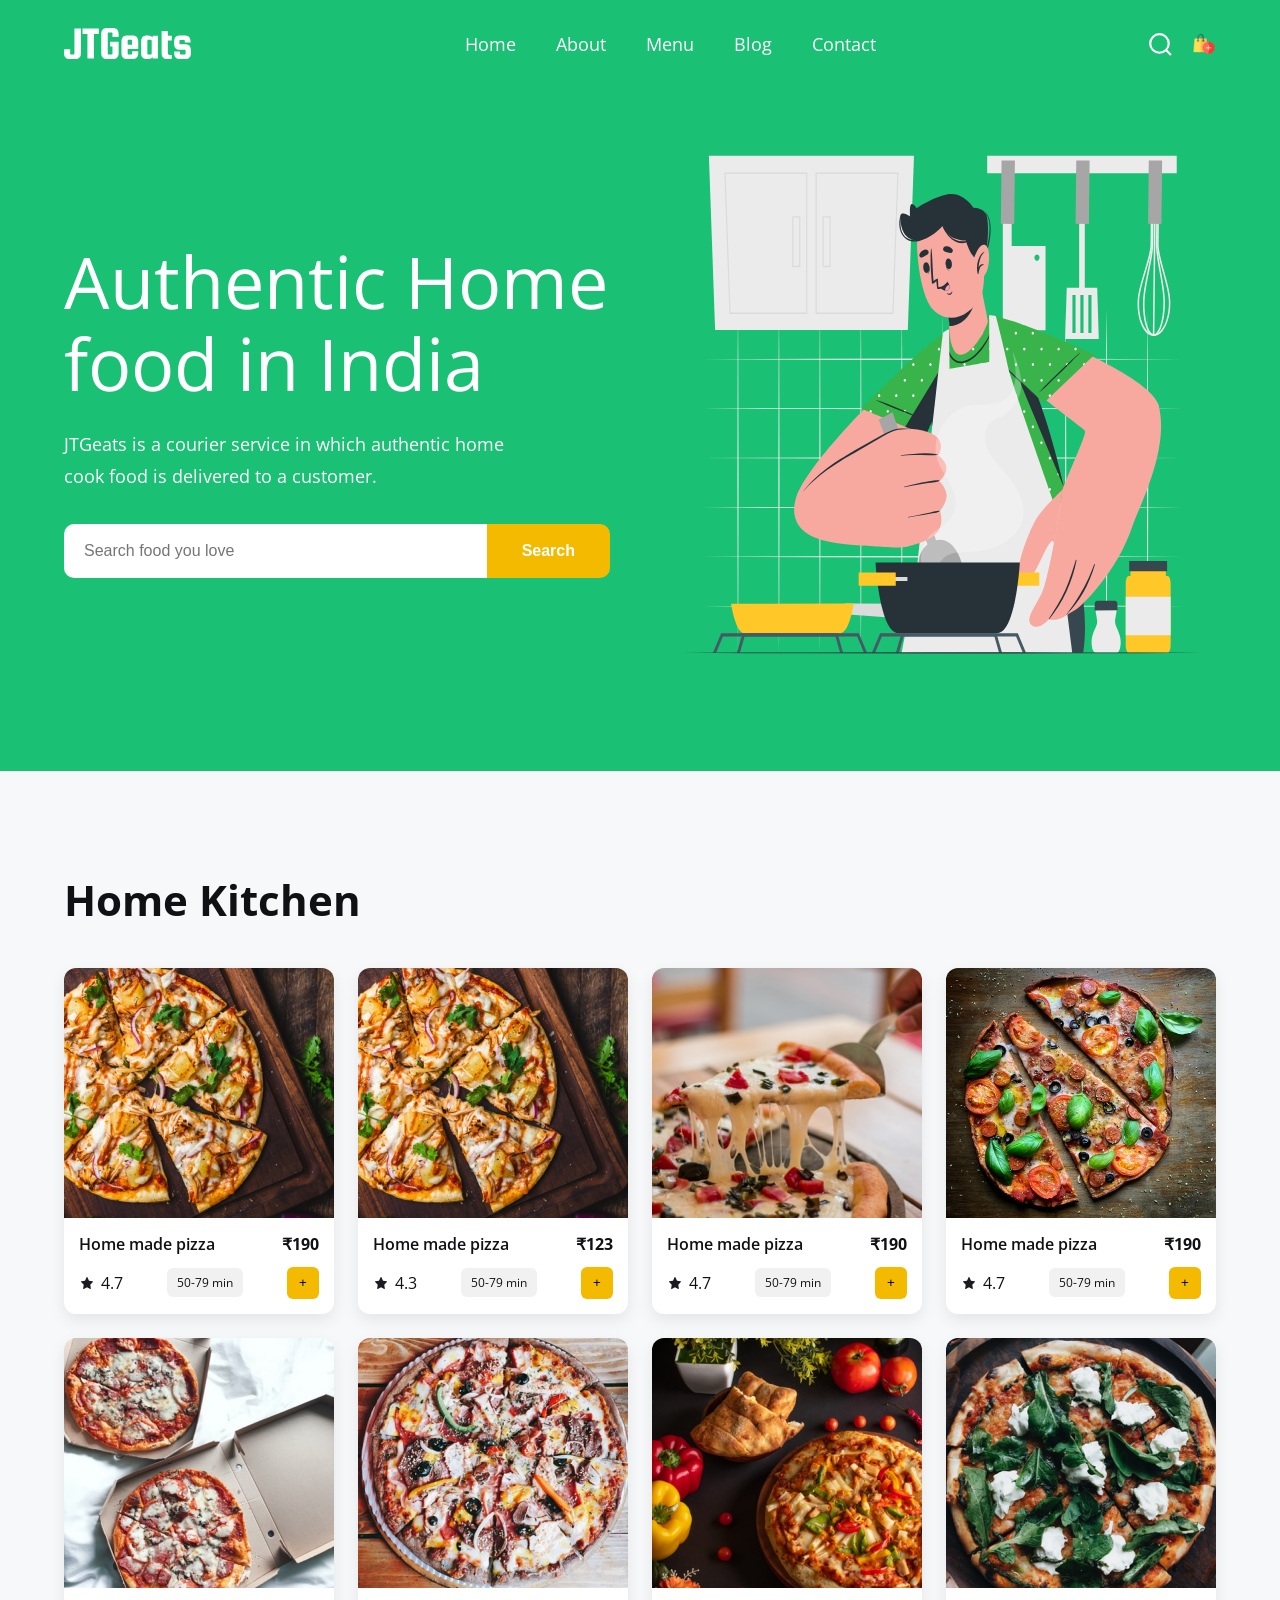
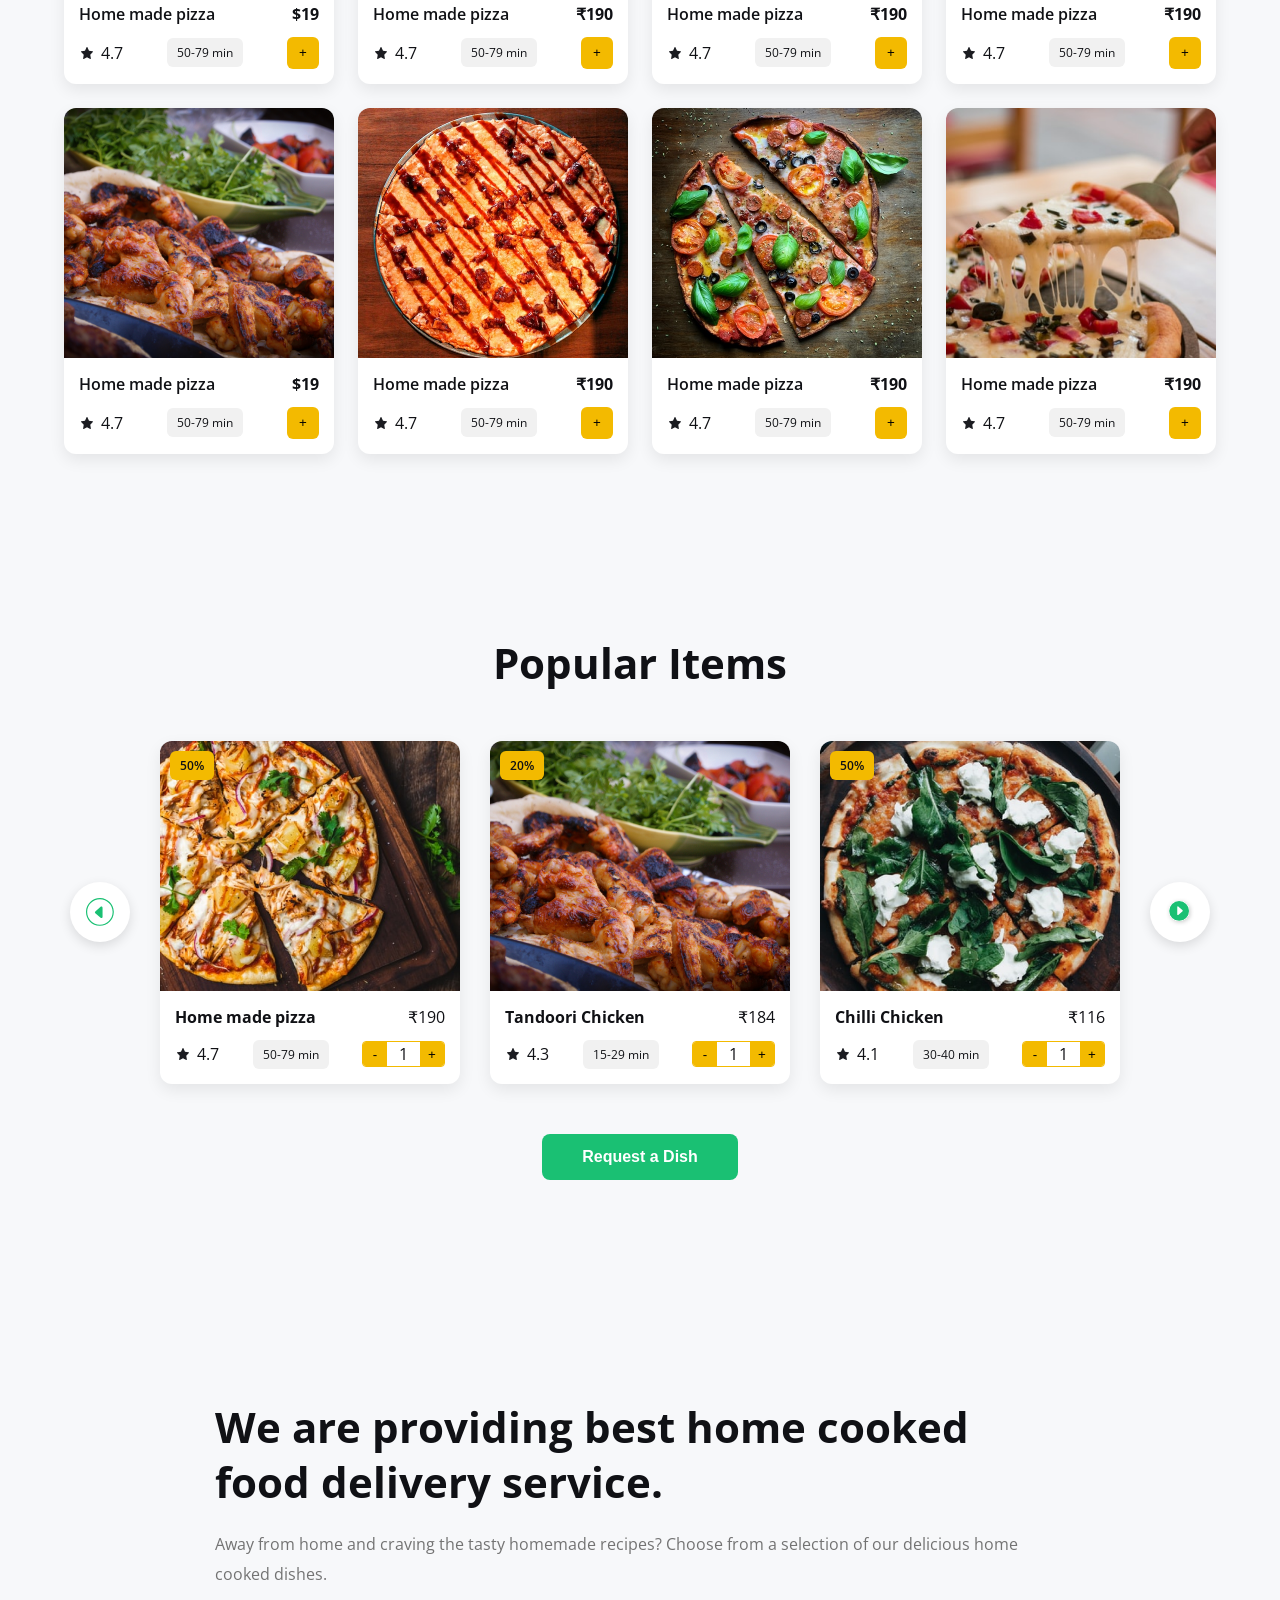
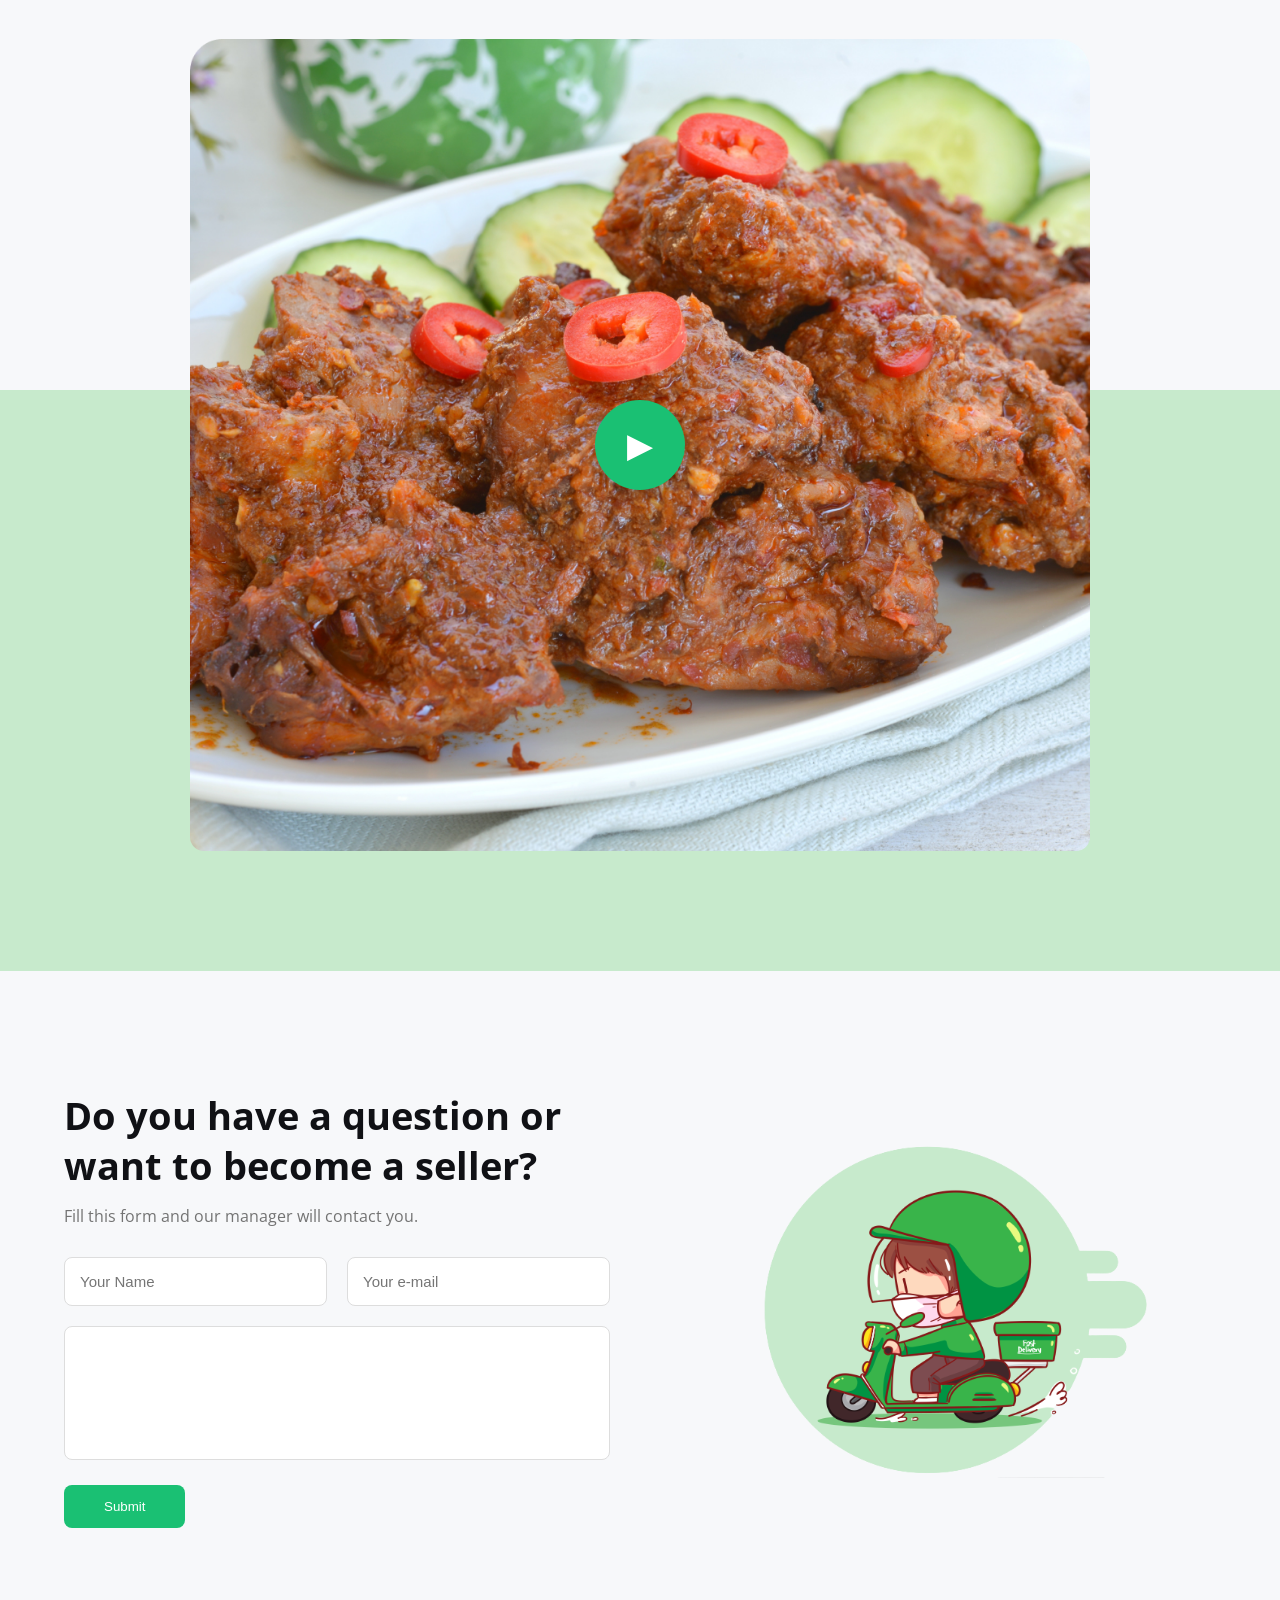
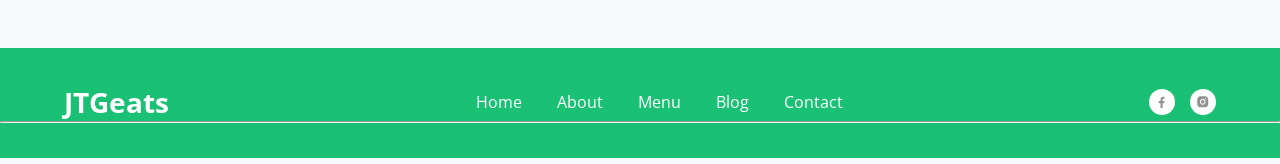
==== index.html @ 26cac73b "Update website responsiveness and assets" ====
<!DOCTYPE html>
<html lang="en">
<head>
    <meta charset="UTF-8">
    <meta
        name="viewport"
        content="width=device-width, initial-scale=1.0">

    <title>JTGeats</title>

    <link rel="preconnect" href="https://fonts.googleapis.com">

    <link
        href="https://fonts.googleapis.com/css2?family=Open+Sans:wght@300;400;500;600;700&display=swap"
        rel="stylesheet">

    <!-- <link
        rel="stylesheet"
        href="https://cdn.jsdelivr.net/npm/swiper@11/swiper-bundle.min.css"/> -->

    <link rel="stylesheet" href="style.css">
</head>

<body>

<!-- HEADER -->

<header>

    <div class="container navbar">

     <div class="logo">
    <img
        src="./assets/JTGeats.svg"
        alt="JTGeats">
</div>
        <nav>

            <ul class="nav-links">

                <li>
                    <a href="#">Home</a>
                </li>

                <li>
                    <a href="#">About</a>
                </li>

                <li>
                    <a href="#">Menu</a>
                </li>

                <li>
                    <a href="#">Blog</a>
                </li>

                <li>
                    <a href="#">Contact</a>
                </li>

            </ul>

        </nav>

        <div class="nav-icons">

            <img
                src="./assets/Card.svg"
                alt="search">

            <img
                src="./assets/add-to-cart.png"
                alt="cart">

        </div>

    </div>

</header>

<!-- HERO -->

<section class="hero">

    <div class="container hero-wrapper">

        <div class="hero-content">

            <h1>
                Authentic Home
                <br>
                food in India
            </h1>

            <p>
                JTGeats is a courier service in which
                authentic home cook food is delivered
                to a customer.
            </p>

            <div class="search-container">

                <input
                    type="text"
                    placeholder="Search food you love">

                <button>
                    Search
                </button>

            </div>

        </div>

        <div class="hero-image">

            <!-- <img
                src="./assets/JTGeats.svg"
                alt="chef"> -->
                <img
    src="./assets/cooking/cuate.svg"
    alt="Chef Cooking">

        </div>

    </div>

</section>

<!-- HOME KITCHEN -->

<section class="home-kitchen">

    <div class="container">

        <h2>
            Home Kitchen
        </h2>

        <div
            class="food-grid"
            id="foodGrid">

        </div>

    </div>

</section>

<!-- POPULAR ITEMS -->

<section class="popular-items">

    <div class="container">

        <h2>Popular Items</h2>

        <div class="popular-wrapper">

            <!-- Left Arrow -->
            <button class="custom-prev">
                <img src="./assets/Arrow-1.svg" alt="Previous">
            </button>

            <!-- Cards -->
            <div class="popular-grid">

                <!-- Pizza -->
                <div class="food-card">

                    <div class="discount-badge">50%</div>

                    <img
                        src="./assets/unsplash_MqT0asuoIcU.png"
                        class="food-image"
                        alt="Home made pizza">

                    <div class="food-content">

                        <div class="food-title-row">
                            <h4>Home made pizza</h4>
                            <span>₹190</span>
                        </div>

                        <div class="food-meta">

                            <div class="rating">
                                <img src="./assets/ant-design_star-filled.svg" alt="star">
                                <span>4.7</span>
                            </div>

                            <span class="time">50-79 min</span>

                            <div class="quantity-box">
                                <button>-</button>
                                <span>1</span>
                                <button>+</button>
                            </div>

                        </div>

                    </div>

                </div>

                <!-- Tandoori Chicken -->
                <div class="food-card">

                    <div class="discount-badge">20%</div>

                    <img
                        src="./assets/pexels-omar-mahmood-106343 1.png"
                        class="food-image"
                        alt="Tandoori Chicken">

                    <div class="food-content">

                        <div class="food-title-row">
                            <h4>Tandoori Chicken</h4>
                            <span>₹184</span>
                        </div>

                        <div class="food-meta">

                            <div class="rating">
                                <img src="./assets/ant-design_star-filled.svg" alt="star">
                                <span>4.3</span>
                            </div>

                            <span class="time">15-29 min</span>

                            <div class="quantity-box">
                                <button>-</button>
                                <span>1</span>
                                <button>+</button>
                            </div>

                        </div>

                    </div>

                </div>

                <!-- Chilli Chicken -->
                <div class="food-card">

                    <div class="discount-badge">50%</div>

                    <img
                        src="./assets/unsplash_60nzTP7_hMQ.png"
                        class="food-image"
                        alt="Chilli Chicken">

                    <div class="food-content">

                        <div class="food-title-row">
                            <h4>Chilli Chicken</h4>
                            <span>₹116</span>
                        </div>

                        <div class="food-meta">

                            <div class="rating">
                                <img src="./assets/ant-design_star-filled.svg" alt="star">
                                <span>4.1</span>
                            </div>

                            <span class="time">30-40 min</span>

                            <div class="quantity-box">
                                <button>-</button>
                                <span>1</span>
                                <button>+</button>
                            </div>

                        </div>

                    </div>

                </div>

            </div>

            <!-- Right Arrow -->
            <button class="custom-next">
                <img src="./assets/Arrow.svg" alt="Next">
            </button>

        </div>

        <!-- Request Button Below Cards -->
        <button class="request-btn">
            Request a Dish
        </button>

    </div>

</section>
<!-- VIDEO SECTION -->

<section class="video-section">

    <div class="container">

        <div class="video-header">

            <h2>
                We are providing best
                home cooked food delivery service.
            </h2>

            <p>
                Away from home and craving the tasty
                homemade recipes?
                Choose from a selection of our delicious
                home cooked dishes.
            </p>

        </div>

        <div class="video-container">

            <img
                src="./assets/pexels-mumma-oyens-8799602 1.png"
                alt="video"
                class="video-thumbnail">

            <button
                id="playBtn"
                class="play-btn">

                ▶

            </button>

        </div>

    </div>

</section>

<!-- CONTACT -->

<section class="contact-section">

    <div class="container contact-wrapper">

        <div class="contact-content">

            <h2>
                Do you have a question
                or want to become a seller?
            </h2>

            <p>
                Fill this form and our manager
                will contact you.
            </p>

            <form
                id="contactForm">

                <div class="input-row">

                    <input
                        type="text"
                        placeholder="Your Name"
                        required>

                    <input
                        type="email"
                        placeholder="Your e-mail"
                        required>

                </div>

                <textarea
                    placeholder="Your message"
                    rows="6"
                    required>
                </textarea>

                <button
                    type="submit"
                    class="submit-btn">

                    Submit

                </button>

            </form>

        </div>

        <div class="contact-image">

            <img
                src="./assets/Food_delivery_cute_man_riding_motorcycles_cartoon_art_illustration 2.svg"
                alt="delivery">

        </div>

    </div>

</section>

<!-- FOOTER -->

<footer>

    <div class="container footer-wrapper">

        <div class="footer-logo">
            JTGeats
        </div>

        <ul class="footer-links">

            <li>
                <a href="#">Home</a>
            </li>

            <li>
                <a href="#">About</a>
            </li>

            <li>
                <a href="#">Menu</a>
            </li>

            <li>
                <a href="#">Blog</a>
            </li>

            <li>
                <a href="#">Contact</a>
            </li>

        </ul>

        <div class="social-icons">

            <img
                src="./assets/Facebook.svg"
                alt="facebook">

             <img src="./assets/iconoir_add-to-cart.svg"
                alt="instagram">
  
        </div>

    </div>

     <hr class="footer-divider">

</footer>

<!-- IMAGE MODAL -->

<div
    id="imageModal"
    class="modal">

    <div class="modal-content">

        <span
            id="closeModal"
            class="close-btn">

            &times;

        </span>

        <img
            src="./assets/pexels-mumma-oyens-8799602 1.png"
            alt="preview"
            class="modal-image">

    </div>

</div>

<!-- <script
src="https://cdn.jsdelivr.net/npm/swiper@11/swiper-bundle.min.js">
</script> -->

<script src="script.js"></script>

</body>
</html>
---- style.css ----
/* =========================
   RESET
========================= */

*{
    margin:0;
    padding:0;
    box-sizing:border-box;
}

html{
    scroll-behavior:smooth;
}

body{
    font-family:'Open Sans',sans-serif;
    background:#f7f8fa;
    color:#101115;
}

img{
    max-width:100%;
    display:block;
}

a{
    text-decoration:none;
    color:inherit;
}

ul{
    list-style:none;
}

.container{
    width:90%;
    max-width:1180px;
    margin:auto;
}

/* =========================
   VARIABLES
========================= */

:root{
    --primary:#1AC073;
    --yellow:#F3BA00;
    --white:#ffffff;
    --black:#101115;
    --gray:#737373;
    --light:#F7F8FA;
}

/* =========================
   HEADER
========================= */

header{
    background:var(--primary);
    padding:28px 0;
}

.navbar{
    display:flex;
    justify-content:space-between;
    align-items:center;
}

.logo{
    color:white;
    font-size:32px;
    font-weight:700;
    letter-spacing:1px;
}

.nav-links{
    display:flex;
    gap:40px;
}

.nav-links a{
    color:white;
    font-size:18px;
    font-weight:400;
}

.nav-icons{
    display:flex;
    align-items:center;
    gap:20px;
}

.nav-icons img{
    width:24px;
    cursor:pointer;
}
@media (max-width:768px){

    .nav-links{
        display:none;
    }

}

/* =========================
   HERO SECTION
========================= */

.hero{
    background:var(--primary);
    padding:60px 0 100px;
}

.hero-wrapper{
    display:flex;
    align-items:center;
    justify-content:space-between;
    gap:60px;
}

.hero-content{
    flex:1;
}

.hero-content h1{
    color:white;
    font-size:72px;
    line-height:82px;
    font-weight:400;
}

.hero-content p{
    margin-top:24px;
    color:white;
    font-size:18px;
    line-height:32px;
    max-width:450px;
}

.search-container{
    margin-top:32px;
    display:flex;
    overflow:hidden;
    border-radius:10px;
}

.search-container input{
    flex:1;
    border:none;
    outline:none;
    padding:18px 20px;
    font-size:16px;
}

.search-container button{
    border:none;
    background:var(--yellow);
    color:white;
    padding:18px 35px;
    cursor:pointer;
    font-size:16px;
    font-weight:600;
}

.hero-image{
    flex:1;
    display:flex;
    justify-content:center;
}

.hero-image img{
    width:100%;
    max-width:550px;
    height:auto;
}

@media (max-width:1024px){

    .hero-content h1{
        font-size:56px;
        line-height:64px;
    }

}

@media (max-width:768px){

    .hero-wrapper{
        flex-direction:column;
        text-align:center;
    }

    .hero-content h1{
        font-size:42px;
        line-height:52px;
    }

    .hero-content p{
        max-width:100%;
    }

}
/* =========================
   HOME KITCHEN
========================= */

.home-kitchen{
    padding:100px 0;
}

.home-kitchen h2{
    font-size:42px;
    margin-bottom:40px;
}

.food-grid{
    display:grid;
    grid-template-columns:repeat(4,1fr);
    gap:24px;
}

/* Tablet */
@media (max-width:1024px){

    .food-grid{
        grid-template-columns:repeat(2,1fr);
    }

}

/* Mobile */
@media (max-width:768px){

    .food-grid{
        grid-template-columns:1fr;
    }

}

.food-card{
    background:white;
    border-radius:12px;
    overflow:hidden;
    box-shadow:0 6px 16px rgba(0,0,0,.08);
    transition:.3s;
}

.food-card:hover{
    transform:translateY(-5px);
}

.food-image{
    width:100%;
    height:250px;
    object-fit:cover;
}

.food-content{
    padding:15px;
}

.food-title-row{
    display:flex;
    justify-content:space-between;
    align-items:center;
}

.food-title{
    font-size:16px;
    font-weight:600;
}

.food-price{
    font-weight:700;
}

.food-meta{
    margin-top:12px;
    display:flex;
    align-items:center;
    justify-content:space-between;
}

.rating{
    display:flex;
    align-items:center;
    gap:6px;
}

.rating img{
    width:16px;
}

.time{
    background:#f1f1f1;
    padding:6px 10px;
    border-radius:6px;
    font-size:12px;
}

.add-btn{
    width:32px;
    height:32px;
    border:none;
    background:var(--yellow);
    border-radius:6px;
    cursor:pointer;
}
.food-card{
    width:100%;
}



/* =========================
   POPULAR ITEMS
========================= */

.popular-items{
    padding:80px 0 100px;
    text-align:center;
}

.popular-items h2{
    font-size:42px;
    margin-bottom:50px;
}

.popular-wrapper{
    display:flex;
    justify-content:center;
    align-items:center;
    gap:30px;
    margin-bottom:40px;
}

.popular-grid{
    display:flex;
    flex-direction:row;
    gap:30px;
    justify-content:center;
    align-items:flex-start;
}

.popular-grid .food-card{
    width:300px;
    min-width:300px;
}

.custom-prev,
.custom-next{
    width:60px;
    height:60px;
    border:none;
    border-radius:50%;
    background:#fff;
    box-shadow:0 4px 12px rgba(0,0,0,.12);
    display:flex;
    justify-content:center;
    align-items:center;
    cursor:pointer;
    flex-shrink:0;
}

.custom-prev img,
.custom-next img{
    width:28px;
}

.request-btn{
    display:block;
    margin:50px auto 0;
    border:none;
    background:#1AC073;
    color:#fff;
    padding:14px 40px;
    border-radius:8px;
    cursor:pointer;
    font-size:16px;
    font-weight:600;
}

.quantity-box{
    display:flex;
    align-items:center;
    border:1px solid #F3BA00;
    border-radius:4px;
    overflow:hidden;
}

.quantity-box button{
    width:24px;
    height:24px;
    border:none;
    background:#F3BA00;
    cursor:pointer;
}

.quantity-box span{
    padding:0 12px;
}

/* Tablet */

@media(max-width:992px){

    .popular-wrapper{
        flex-direction:column;
    }

    .popular-grid{
        flex-wrap:wrap;
        justify-content:center;
    }

}

/* Mobile */

@media(max-width:768px){

    .popular-grid{
        flex-direction:column;
        align-items:center;
    }

    .popular-grid .food-card{
        width:100%;
        max-width:320px;
    }

    .custom-prev,
    .custom-next{
        display:none;
    }

}
/* =========================
   VIDEO SECTION
========================= */

.video-section{
    padding:120px 0;

    background:
    linear-gradient(
        to bottom,
        #F7F8FA 0%,
        #F7F8FA 55%,
        #C7EACC 55%,
        #C7EACC 100%
    );
}

.video-header{
    max-width:850px;
    margin:auto;
}

.video-header h2{
    font-size:42px;
    line-height:1.3;
}

.video-header p{
    margin-top:20px;
    color:var(--gray);
    line-height:30px;
}

.video-container{
    position:relative;
    margin-top:50px;
}

.video-thumbnail{
    width:100%;
    max-width:900px;
    margin:auto;
    border-radius:14px;
}

.play-btn{
    position:absolute;
    top:50%;
    left:50%;
    transform:translate(-50%,-50%);
    width:90px;
    height:90px;
    border:none;
    border-radius:50%;
    background:var(--primary);
    color:white;
    font-size:34px;
    cursor:pointer;
    box-shadow:0 10px 20px rgba(0,0,0,.2);
}

/* =========================
   CONTACT
========================= */

.contact-section{
    padding:120px 0;
}

.contact-wrapper{
    display:flex;
    justify-content:space-between;
    align-items:center;
    gap:60px;
}

.contact-content{
    flex:1;
}

.contact-content h2{
    font-size:38px;
    line-height:1.3;
}

.contact-content p{
    margin-top:15px;
    color:var(--gray);
}

.input-row{
    display:flex;
    gap:20px;
    margin-top:30px;
}

.input-row input,
textarea{
    width:100%;
    border:1px solid #ddd;
    border-radius:8px;
    padding:15px;
    outline:none;
    font-size:15px;
}

textarea{
    margin-top:20px;
    resize:none;
}

.submit-btn{
    margin-top:20px;
    border:none;
    background:var(--primary);
    color:white;
    padding:14px 40px;
    border-radius:8px;
    cursor:pointer;
}

.contact-image{
    flex:1;
    display:flex;
    justify-content:center;
}

.contact-image img{
    max-width:420px;
}
@media (max-width:768px){

    .contact-image img{
        max-width:280px;
    }

}
/* =========================
   FOOTER
========================= */

footer{
    background:var(--primary);
    padding:35px 0;
}

.footer-wrapper{
    display:flex;
    justify-content:space-between;
    align-items:center;
}

.footer-logo{
    color:white;
    font-size:28px;
    font-weight:700;
}

.footer-links{
    display:flex;
    gap:35px;
}

.footer-links a{
    color:white;
}

.social-icons{
    display:flex;
    gap:15px;
}

.social-icons img{
    width:28px;
    cursor:pointer;
}
@media (max-width:768px){

    .footer-links{
        flex-wrap:wrap;
        justify-content:center;
        gap:15px;
    }

}
/* =========================
   MODAL
========================= */

.modal{
    display:none;
    position:fixed;
    inset:0;
    background:rgba(0,0,0,.8);
    z-index:999;
}

.modal-content{
    width:80%;
    max-width:950px;
    margin:50px auto;
    position:relative;
}

.modal-image{
    width:100%;
    border-radius:12px;
}

.close-btn{
    position:absolute;
    right:-10px;
    top:-40px;
    color:white;
    font-size:42px;
    cursor:pointer;
}

/* =========================
   RESPONSIVE
========================= */

@media(max-width:992px){

    .slider-wrapper{
        flex-direction:column;
    }

    .contact-wrapper{
        flex-direction:column;
    }

    .video-header h2{
        font-size:34px;
    }

}

@media(max-width:768px){

    .popular-items h2,
    .home-kitchen h2,
    .video-header h2,
    .contact-content h2{
        font-size:30px;
    }

    .input-row{
        flex-direction:column;
    }

    .footer-wrapper{
        flex-direction:column;
        gap:20px;
    }

    .footer-links{
        flex-wrap:wrap;
        justify-content:center;
    }

    .custom-prev,
    .custom-next{
        width:50px;
        height:50px;
    }

    .play-btn{
        width:70px;
        height:70px;
        font-size:28px;
    }

}

.logo img{
    height:32px;
    width:auto;
}

.hero-image img{
    max-width:520px;
    animation:float 3s ease-in-out infinite;
}

/* @keyframes float{

0%{
transform:translateY(0);
}

50%{
transform:translateY(-10px);
}

100%{
transform:translateY(0);
} */

/* } */
.social-icons img{
    width:26px;
    height:26px;
    background:#fff;
    border-radius:50%;
    padding:4px;
}

@media (max-width:768px){

    .popular-wrapper{
        flex-direction:column;
        gap:20px;
    }

    .popular-grid{
        flex-direction:column;
        align-items:center;
        gap:20px;
    }

    .popular-grid .food-card{
        width:100%;
        max-width:320px;
    }

    .custom-prev,
    .custom-next{
        display:none;
    }
}

.discount-badge{
    position:absolute;
    top:10px;
    left:10px;
    background:#F3BA00;
    color:#101115;
    padding:6px 10px;
    border-radius:6px;
    font-size:12px;
    font-weight:600;
}

.food-card{
    position:relative;
}
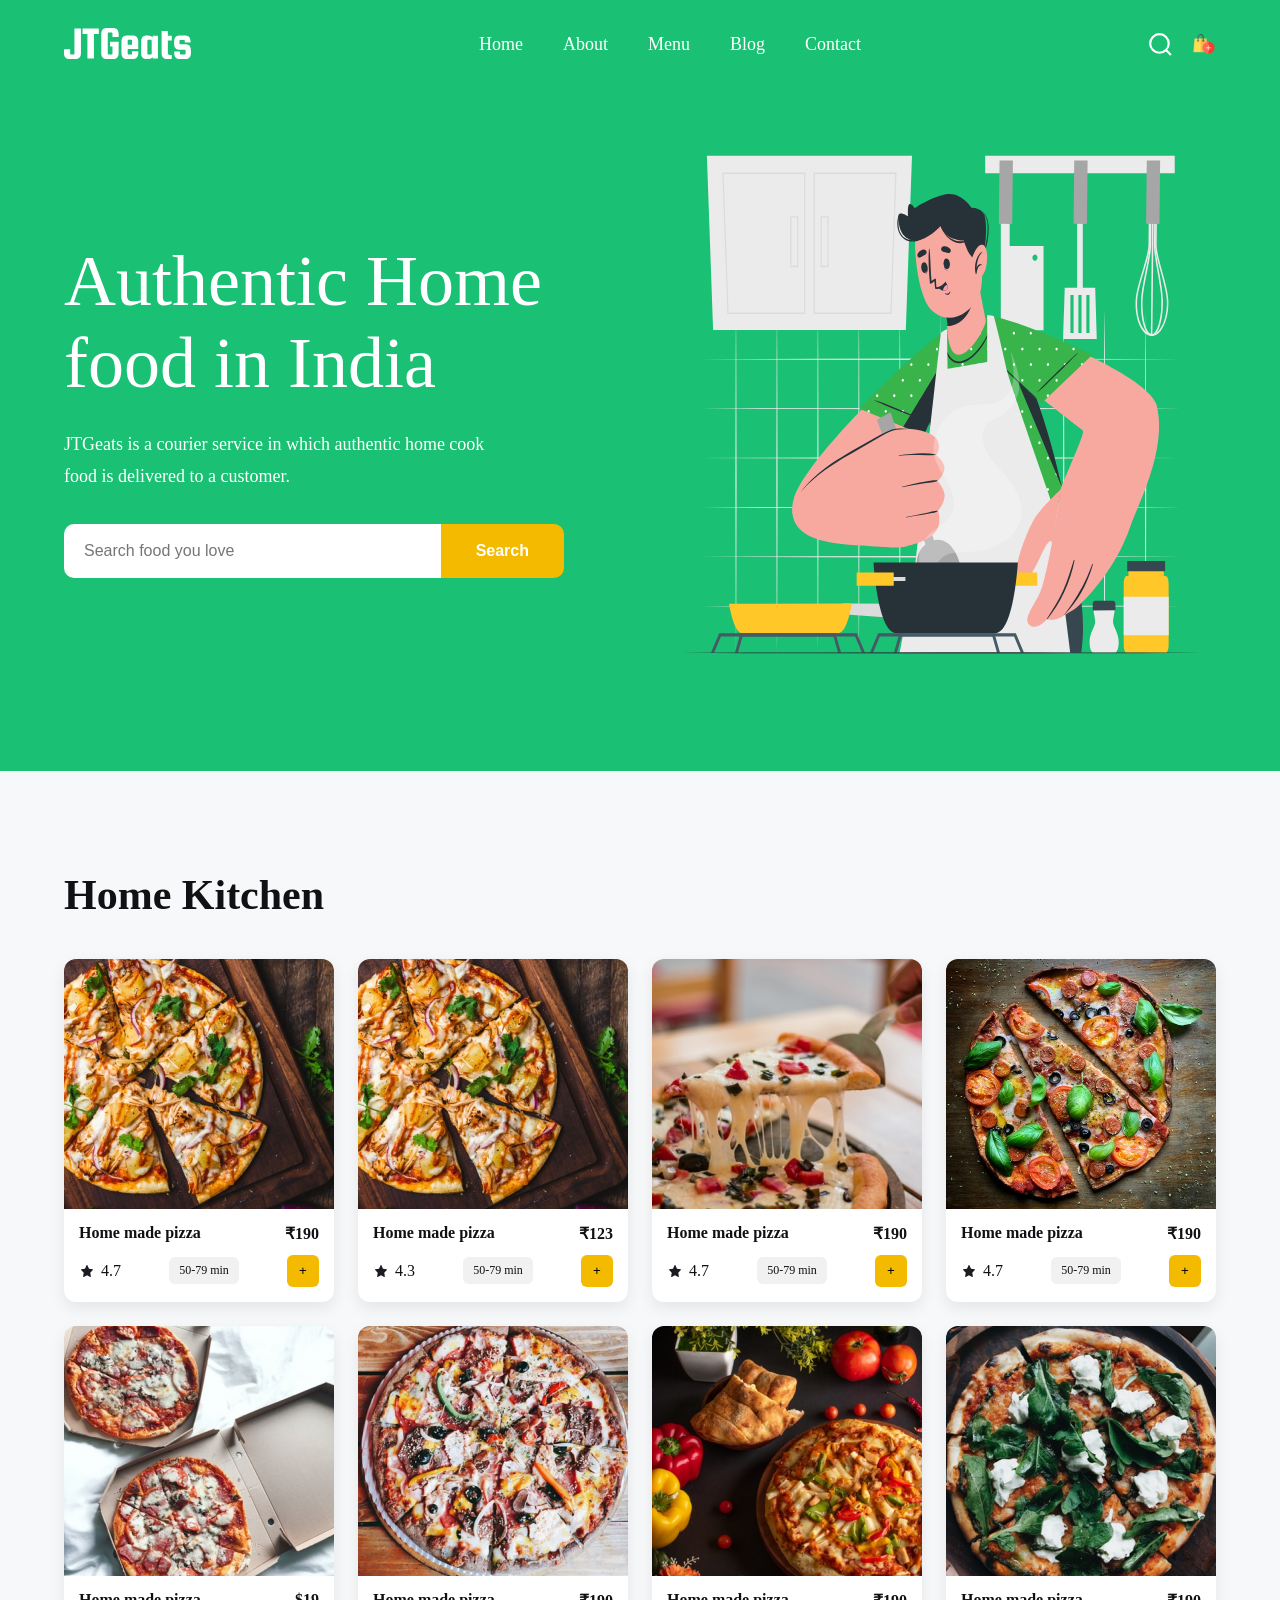
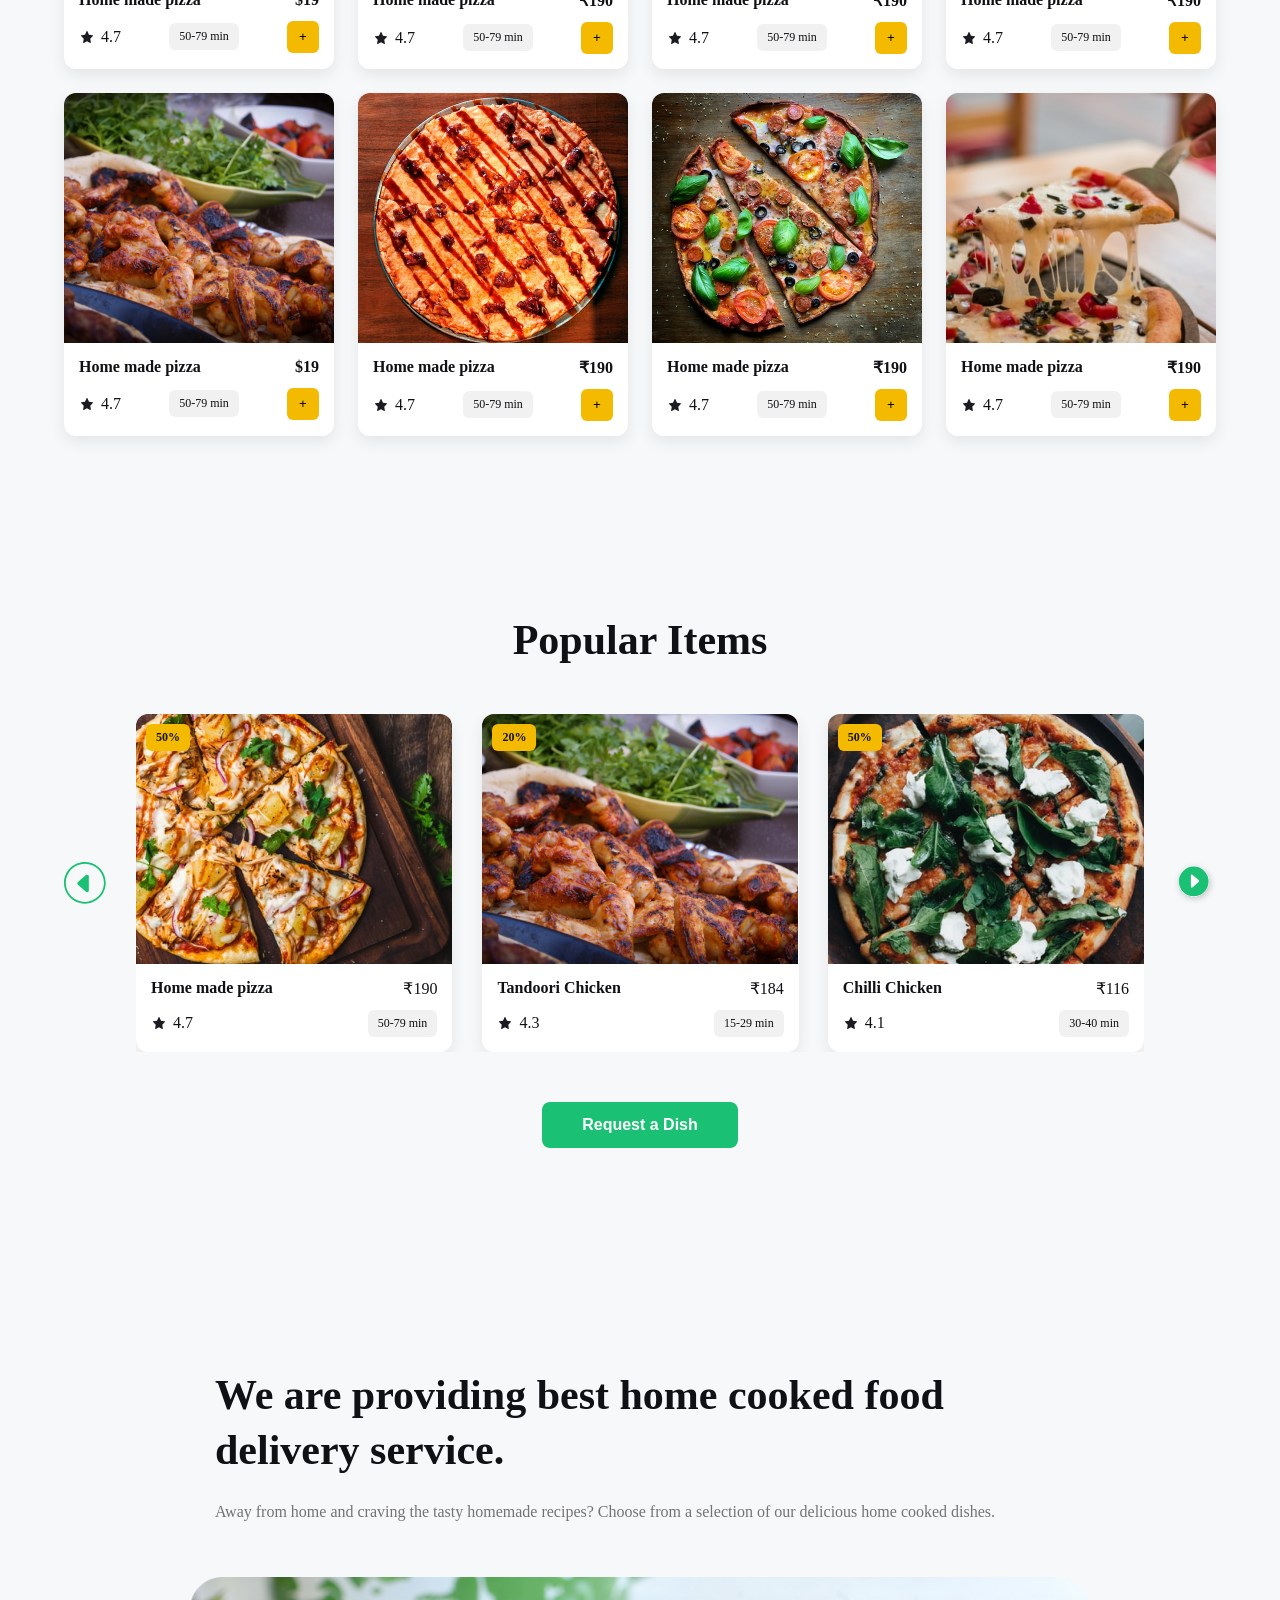
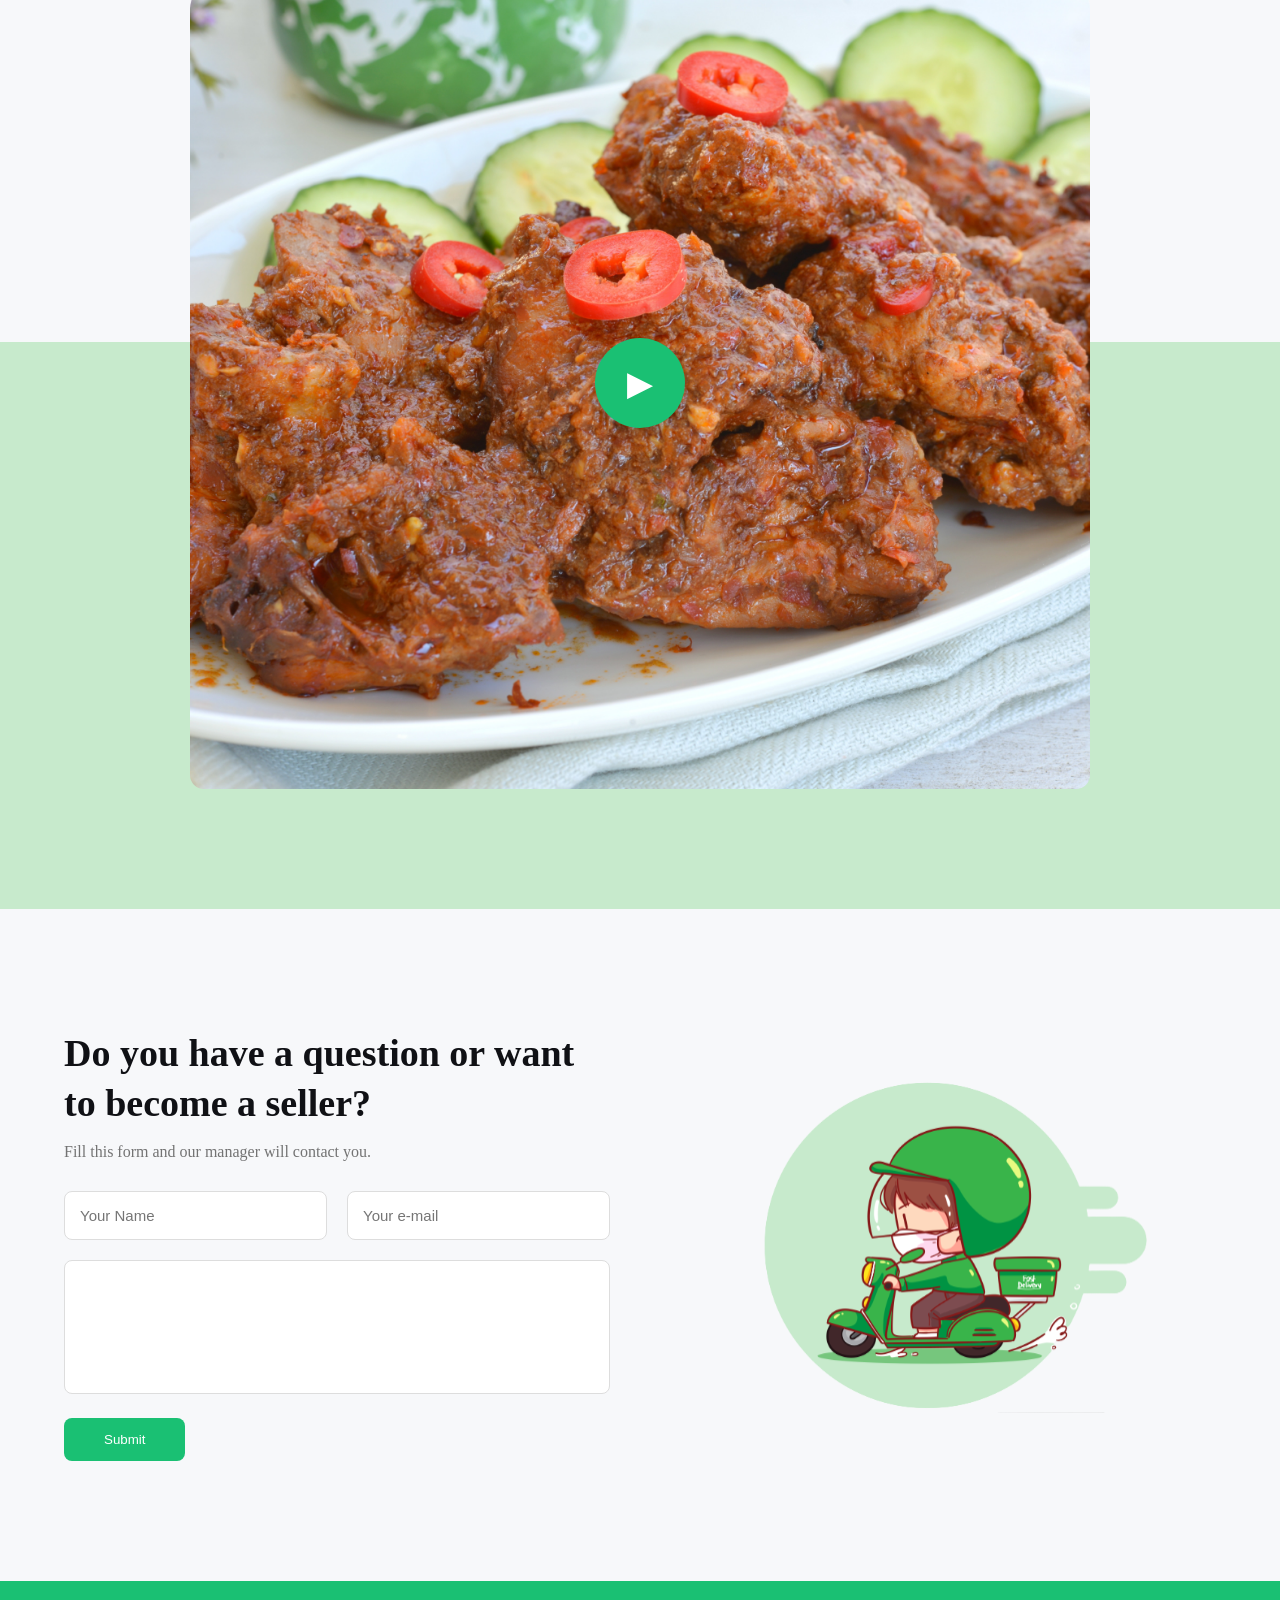
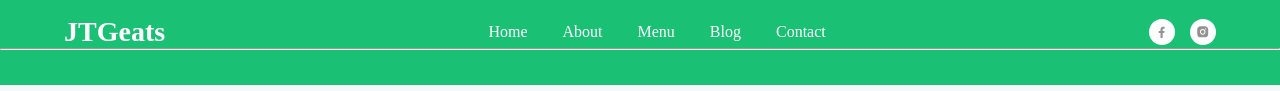
==== commit 7f28c361: "scrolling option" ====
--- a/index.html
+++ b/index.html
@@ -14,9 +14,9 @@
         href="https://fonts.googleapis.com/css2?family=Open+Sans:wght@300;400;500;600;700&display=swap"
         rel="stylesheet">
 
-    <!-- <link
+    <link
         rel="stylesheet"
-        href="https://cdn.jsdelivr.net/npm/swiper@11/swiper-bundle.min.css"/> -->
+        href="https://cdn.jsdelivr.net/npm/swiper@11/swiper-bundle.min.css"/>
 
     <link rel="stylesheet" href="style.css">
 </head>
@@ -27,7 +27,7 @@
 
 <header>
 
-    <div class="container navbar">
+    <div id="navbar" class="container navbar">
 
      <div class="logo">
     <img
@@ -80,7 +80,7 @@
 
 <!-- HERO -->
 
-<section class="hero">
+<section id="hero" class="hero">
 
     <div class="container hero-wrapper">
 
@@ -129,7 +129,7 @@
 
 <!-- HOME KITCHEN -->
 
-<section class="home-kitchen">
+<section id="menu" class="home-kitchen">
 
     <div class="container">
 
@@ -162,119 +162,100 @@
                 <img src="./assets/Arrow-1.svg" alt="Previous">
             </button>
 
-            <!-- Cards -->
-            <div class="popular-grid">
-
-                <!-- Pizza -->
-                <div class="food-card">
-
-                    <div class="discount-badge">50%</div>
-
-                    <img
-                        src="./assets/unsplash_MqT0asuoIcU.png"
-                        class="food-image"
-                        alt="Home made pizza">
-
-                    <div class="food-content">
-
-                        <div class="food-title-row">
-                            <h4>Home made pizza</h4>
-                            <span>₹190</span>
+            <!-- Swiper -->
+            <div class="swiper popularSwiper">
+
+                <div class="swiper-wrapper">
+
+                    <!-- Card 1 -->
+                    <div class="swiper-slide">
+                        <div class="food-card">
+                            <div class="discount-badge">50%</div>
+                            <img src="./assets/unsplash_MqT0asuoIcU.png" class="food-image" alt="">
+                            <div class="food-content">
+                                <div class="food-title-row">
+                                    <h4>Home made pizza</h4>
+                                    <span>₹190</span>
+                                </div>
+                                <div class="food-meta">
+                                    <div class="rating">
+                                        <img src="./assets/ant-design_star-filled.svg" alt="">
+                                        <span>4.7</span>
+                                    </div>
+                                    <span class="time">50-79 min</span>
+                                </div>
+                            </div>
                         </div>
-
-                        <div class="food-meta">
-
-                            <div class="rating">
-                                <img src="./assets/ant-design_star-filled.svg" alt="star">
-                                <span>4.7</span>
+                    </div>
+
+                    <!-- Card 2 -->
+                    <div class="swiper-slide">
+                        <div class="food-card">
+                            <div class="discount-badge">20%</div>
+                            <img src="./assets/pexels-omar-mahmood-106343 1.png" class="food-image" alt="">
+                            <div class="food-content">
+                                <div class="food-title-row">
+                                    <h4>Tandoori Chicken</h4>
+                                    <span>₹184</span>
+                                </div>
+                                <div class="food-meta">
+                                    <div class="rating">
+                                        <img src="./assets/ant-design_star-filled.svg" alt="">
+                                        <span>4.3</span>
+                                    </div>
+                                    <span class="time">15-29 min</span>
+                                </div>
                             </div>
-
-                            <span class="time">50-79 min</span>
-
-                            <div class="quantity-box">
-                                <button>-</button>
-                                <span>1</span>
-                                <button>+</button>
+                        </div>
+                    </div>
+
+                    <!-- Card 3 -->
+                    <div class="swiper-slide">
+                        <div class="food-card">
+                            <div class="discount-badge">50%</div>
+                            <img src="./assets/unsplash_60nzTP7_hMQ.png" class="food-image" alt="">
+                            <div class="food-content">
+                                <div class="food-title-row">
+                                    <h4>Chilli Chicken</h4>
+                                    <span>₹116</span>
+                                </div>
+                                <div class="food-meta">
+                                    <div class="rating">
+                                        <img src="./assets/ant-design_star-filled.svg" alt="">
+                                        <span>4.1</span>
+                                    </div>
+                                    <span class="time">30-40 min</span>
+                                </div>
                             </div>
-
                         </div>
-
                     </div>
 
-                </div>
-
-                <!-- Tandoori Chicken -->
-                <div class="food-card">
-
-                    <div class="discount-badge">20%</div>
-
-                    <img
-                        src="./assets/pexels-omar-mahmood-106343 1.png"
-                        class="food-image"
-                        alt="Tandoori Chicken">
-
-                    <div class="food-content">
-
-                        <div class="food-title-row">
-                            <h4>Tandoori Chicken</h4>
-                            <span>₹184</span>
+                    <!-- Card 4 -->
+                    <div class="swiper-slide">
+                        <div class="food-card">
+                            <div class="discount-badge">30%</div>
+                            <img src="./assets/unsplash_UxRhrU8fPHQ.png" class="food-image" alt="">
+                            <div class="food-content">
+                                <div class="food-title-row">
+                                    <h4>Veg Pizza</h4>
+                                    <span>₹150</span>
+                                </div>
+                            </div>
                         </div>
-
-                        <div class="food-meta">
-
-                            <div class="rating">
-                                <img src="./assets/ant-design_star-filled.svg" alt="star">
-                                <span>4.3</span>
+                    </div>
+
+                    <!-- Card 5 -->
+                    <div class="swiper-slide">
+                        <div class="food-card">
+                            <div class="discount-badge">25%</div>
+                            <img src="./assets/unsplash_CbNAuxSZTFo.png" class="food-image" alt="">
+                            <div class="food-content">
+                                <div class="food-title-row">
+                                    <h4>Chicken Burger</h4>
+                                    <span>₹170</span>
+                                </div>
                             </div>
-
-                            <span class="time">15-29 min</span>
-
-                            <div class="quantity-box">
-                                <button>-</button>
-                                <span>1</span>
-                                <button>+</button>
-                            </div>
-
                         </div>
-
-                    </div>
-
-                </div>
-
-                <!-- Chilli Chicken -->
-                <div class="food-card">
-
-                    <div class="discount-badge">50%</div>
-
-                    <img
-                        src="./assets/unsplash_60nzTP7_hMQ.png"
-                        class="food-image"
-                        alt="Chilli Chicken">
-
-                    <div class="food-content">
-
-                        <div class="food-title-row">
-                            <h4>Chilli Chicken</h4>
-                            <span>₹116</span>
-                        </div>
-
-                        <div class="food-meta">
-
-                            <div class="rating">
-                                <img src="./assets/ant-design_star-filled.svg" alt="star">
-                                <span>4.1</span>
-                            </div>
-
-                            <span class="time">30-40 min</span>
-
-                            <div class="quantity-box">
-                                <button>-</button>
-                                <span>1</span>
-                                <button>+</button>
-                            </div>
-
-                        </div>
-
                     </div>
 
                 </div>
@@ -288,7 +269,6 @@
 
         </div>
 
-        <!-- Request Button Below Cards -->
         <button class="request-btn">
             Request a Dish
         </button>
@@ -298,7 +278,7 @@
 </section>
 <!-- VIDEO SECTION -->
 
-<section class="video-section">
+<section id="video" class="video-section">
 
     <div class="container">
 
@@ -320,20 +300,31 @@
 
         <div class="video-container">
 
-            <img
-                src="./assets/pexels-mumma-oyens-8799602 1.png"
-                alt="video"
-                class="video-thumbnail">
-
-            <button
-                id="playBtn"
-                class="play-btn">
-
-                ▶
-
-            </button>
-
-        </div>
+    <img
+        id="videoThumbnail"
+        src="./assets/pexels-mumma-oyens-8799602 1.png"
+        alt="video"
+        class="video-thumbnail">
+
+    <video
+        id="foodVideo"
+        class="video-thumbnail"
+        controls
+        style="display:none;">
+
+        <source
+            src="./assets/food-video.mp4"
+            type="video/mp4">
+
+    </video>
+
+    <button
+        id="playBtn"
+        class="play-btn">
+        ▶
+    </button>
+
+</div>
 
     </div>
 
@@ -341,7 +332,7 @@
 
 <!-- CONTACT -->
 
-<section class="contact-section">
+<section id="contact" class="contact-section">
 
     <div class="container contact-wrapper">
 
@@ -417,23 +408,23 @@
         <ul class="footer-links">
 
             <li>
-                <a href="#">Home</a>
+                <a href="#navbar">Home</a>
             </li>
 
             <li>
-                <a href="#">About</a>
+                <a href="#hero">About</a>
             </li>
 
             <li>
-                <a href="#">Menu</a>
+                <a href="#menu">Menu</a>
             </li>
 
             <li>
-                <a href="#">Blog</a>
+                <a href="#video">Blog</a>
             </li>
 
             <li>
-                <a href="#">Contact</a>
+                <a href="#contact">Contact</a>
             </li>
 
         </ul>
@@ -456,33 +447,71 @@
 </footer>
 
 <!-- IMAGE MODAL -->
-
-<div
-    id="imageModal"
-    class="modal">
+<div id="imageModal" class="modal">
 
     <div class="modal-content">
 
-        <span
-            id="closeModal"
-            class="close-btn">
-
+        <span id="closeModal" class="close-btn">
             &times;
-
         </span>
 
-        <img
-            src="./assets/pexels-mumma-oyens-8799602 1.png"
-            alt="preview"
-            class="modal-image">
+        <video
+            id="foodVideo"
+            class="modal-video"
+            controls>
+
+            <source
+                src="./assets/food-video.mp4"
+                type="video/mp4">
+
+        </video>
 
     </div>
 
 </div>
-
-<!-- <script
+<!-- Request Dish Modal -->
+<div id="dishModal" class="dish-modal">
+    <div class="dish-modal-content">
+
+        <h2>Request a Dish</h2>
+
+        <form id="dishForm">
+
+            <input
+                type="text"
+                id="dishName"
+                placeholder="Dish Name"
+                required>
+
+            <input
+                type="text"
+                id="customerName"
+                placeholder="Your Name"
+                required>
+
+            <div class="modal-buttons">
+                <button
+                    type="button"
+                    id="cancelBtn"
+                    class="cancel-btn">
+                    Cancel
+                </button>
+
+                <button
+                    type="submit"
+                    class="submit-request-btn">
+                    Submit Request
+                </button>
+            </div>
+
+        </form>
+
+    </div>
+</div>
+
+<script
 src="https://cdn.jsdelivr.net/npm/swiper@11/swiper-bundle.min.js">
-</script> -->
+</script>
 
 <script src="script.js"></script>
 
--- a/style.css
+++ b/style.css
@@ -1,7 +1,6 @@
 /* =========================
    RESET
 ========================= */
-
 *{
     margin:0;
     padding:0;
@@ -16,7 +15,9 @@
     font-family:'Open Sans',sans-serif;
     background:#f7f8fa;
     color:#101115;
-}
+     font-family:Roboto;
+}
+
 
 img{
     max-width:100%;
@@ -71,6 +72,7 @@
     font-size:32px;
     font-weight:700;
     letter-spacing:1px;
+    font-family:'Squada One';
 }
 
 .nav-links{
@@ -82,6 +84,7 @@
     color:white;
     font-size:18px;
     font-weight:400;
+    font-family:'Roboto';
 }
 
 .nav-icons{
@@ -106,99 +109,226 @@
    HERO SECTION
 ========================= */
 
+
 .hero{
-    background:var(--primary);
-    padding:60px 0 100px;
+    background: var(--primary);
+    padding: 60px 0 100px;
 }
 
 .hero-wrapper{
-    display:flex;
-    align-items:center;
-    justify-content:space-between;
-    gap:60px;
+    display: flex;
+    align-items: center;
+    justify-content: space-between;
+    gap: 50px;
 }
 
 .hero-content{
-    flex:1;
+    flex: 1;
 }
 
 .hero-content h1{
-    color:white;
-    font-size:72px;
-    line-height:82px;
-    font-weight:400;
+    color: #fff;
+    font-size: 72px;
+    line-height: 82px;
+    font-weight: 400;
 }
 
 .hero-content p{
-    margin-top:24px;
-    color:white;
-    font-size:18px;
-    line-height:32px;
-    max-width:450px;
+    margin-top: 24px;
+    color: #fff;
+    font-size: 18px;
+    line-height: 32px;
+    max-width: 450px;
 }
 
 .search-container{
-    margin-top:32px;
-    display:flex;
-    overflow:hidden;
-    border-radius:10px;
+    margin-top: 32px;
+    display: flex;
+    overflow: hidden;
+    border-radius: 10px;
+    max-width: 500px;
 }
 
 .search-container input{
-    flex:1;
-    border:none;
-    outline:none;
-    padding:18px 20px;
-    font-size:16px;
+    flex: 1;
+    border: none;
+    outline: none;
+    padding: 18px 20px;
+    font-size: 16px;
 }
 
 .search-container button{
-    border:none;
-    background:var(--yellow);
-    color:white;
-    padding:18px 35px;
-    cursor:pointer;
-    font-size:16px;
-    font-weight:600;
+    border: none;
+    background: var(--yellow);
+    color: #fff;
+    padding: 18px 35px;
+    cursor: pointer;
+    font-size: 16px;
+    font-weight: 600;
 }
 
 .hero-image{
-    flex:1;
-    display:flex;
-    justify-content:center;
+    flex: 1;
+    display: flex;
+    justify-content: center;
+    align-items: center;
 }
 
 .hero-image img{
-    width:100%;
-    max-width:550px;
-    height:auto;
-}
-
-@media (max-width:1024px){
+    width: 100%;
+    max-width: 520px;
+    height: auto;
+    display: block;
+}
+
+/* =========================
+   1200px
+========================= */
+
+@media (max-width: 1200px){
+
+    .hero-wrapper{
+        gap: 40px;
+    }
 
     .hero-content h1{
-        font-size:56px;
-        line-height:64px;
-    }
-
-}
-
-@media (max-width:768px){
+        font-size: 58px;
+        line-height: 68px;
+    }
+
+    .hero-image img{
+        max-width: 450px;
+    }
+}
+
+/* =========================
+   1024px
+========================= */
+
+@media (max-width: 1024px){
+
+    .hero{
+        padding: 50px 0 80px;
+    }
 
     .hero-wrapper{
-        flex-direction:column;
-        text-align:center;
+        gap: 30px;
     }
 
     .hero-content h1{
-        font-size:42px;
-        line-height:52px;
+        font-size: 44px;
+        line-height: 54px;
     }
 
     .hero-content p{
-        max-width:100%;
-    }
-
+        font-size: 16px;
+        line-height: 28px;
+    }
+
+    .hero-image img{
+        max-width: 350px;
+    }
+
+    .search-container input{
+        padding: 14px 16px;
+    }
+
+    .search-container button{
+        padding: 14px 22px;
+    }
+}
+
+/* =========================
+   992px
+========================= */
+
+@media (max-width: 992px){
+
+    .hero-wrapper{
+        gap: 25px;
+    }
+
+    .hero-content h1{
+        font-size: 40px;
+        line-height: 50px;
+    }
+
+    .hero-image img{
+        max-width: 320px;
+    }
+}
+
+/* =========================
+   768px
+========================= */
+
+@media (max-width: 768px){
+
+    .hero{
+        padding: 40px 0 70px;
+    }
+
+    .hero-wrapper{
+        flex-direction: column;
+        text-align: center;
+    }
+
+    .hero-content{
+        width: 100%;
+    }
+
+    .hero-content p{
+        max-width: 100%;
+        margin-left: auto;
+        margin-right: auto;
+    }
+
+    .hero-content h1{
+        font-size: 36px;
+        line-height: 46px;
+    }
+
+    .search-container{
+        width: 100%;
+        max-width: 100%;
+    }
+
+    .hero-image img{
+        max-width: 420px;
+    }
+}
+
+/* =========================
+   480px
+========================= */
+
+@media (max-width: 480px){
+
+    .hero-content h1{
+        font-size: 30px;
+        line-height: 40px;
+    }
+
+    .hero-content p{
+        font-size: 15px;
+        line-height: 26px;
+    }
+
+    .search-container{
+        flex-direction: column;
+    }
+
+    .search-container input{
+        width: 100%;
+    }
+
+    .search-container button{
+        width: 100%;
+    }
+
+    .hero-image img{
+        max-width: 280px;
+    }
 }
 /* =========================
    HOME KITCHEN
@@ -349,22 +479,27 @@
 
 .custom-prev,
 .custom-next{
-    width:60px;
-    height:60px;
-    border:none;
-    border-radius:50%;
-    background:#fff;
-    box-shadow:0 4px 12px rgba(0,0,0,.12);
-    display:flex;
-    justify-content:center;
-    align-items:center;
-    cursor:pointer;
-    flex-shrink:0;
+    background: transparent;
+    border: none;
+    width: 71.5px;
+    height: 71.5px;
+    padding: 0;
+    box-shadow: none;
+    display: flex;
+    align-items: center;
+    justify-content: center;
 }
 
 .custom-prev img,
 .custom-next img{
-    width:28px;
+    width: 72px;
+    height: 72px;
+    object-fit: contain;
+    display: block;
+}
+.custom-prev img{
+    width: 50px;
+    height: 50px;
 }
 
 .request-btn{
@@ -460,6 +595,7 @@
 .video-header h2{
     font-size:42px;
     line-height:1.3;
+    font-family:'Montserrat';
 }
 
 .video-header p{
@@ -781,4 +917,85 @@
 
 .food-card{
     position:relative;
+}
+/* Modal Overlay */
+.dish-modal{
+    display:none;
+    position:fixed;
+    top:0;
+    left:0;
+    width:100%;
+    height:100%;
+    background:rgba(0,0,0,.45);
+    z-index:9999;
+    justify-content:center;
+    align-items:center;
+}
+
+/* Modal Box */
+.dish-modal-content{
+    width:620px;
+    max-width:90%;
+    background:#fff;
+    border-radius:20px;
+    padding:40px;
+    box-shadow:0 10px 30px rgba(0,0,0,.15);
+}
+
+.dish-modal-content h2{
+    margin-bottom:25px;
+    font-size:40px;
+}
+
+.dish-modal-content input{
+    width:100%;
+    padding:18px;
+    margin-bottom:20px;
+    border:1px solid #ddd;
+    border-radius:10px;
+    font-size:18px;
+}
+
+.modal-buttons{
+    display:flex;
+    justify-content:flex-end;
+    gap:15px;
+    margin-top:15px;
+}
+
+.cancel-btn{
+    padding:14px 30px;
+    border:none;
+    background:#eee;
+    border-radius:10px;
+    cursor:pointer;
+    font-size:16px;
+}
+
+.submit-request-btn{
+    padding:14px 30px;
+    border:none;
+    background:#1AC073;
+    color:#fff;
+    border-radius:10px;
+    cursor:pointer;
+    font-size:16px;
+    font-weight:600;
+}
+.popular-grid{
+    display:flex;
+    gap:30px;
+    overflow-x:auto;
+    scroll-behavior:smooth;
+    scrollbar-width:none;
+    justify-content:flex-start;
+}
+
+.popular-grid::-webkit-scrollbar{
+    display:none;
+}
+
+.popular-grid .food-card{
+    min-width:300px;
+    flex-shrink:0;
 }
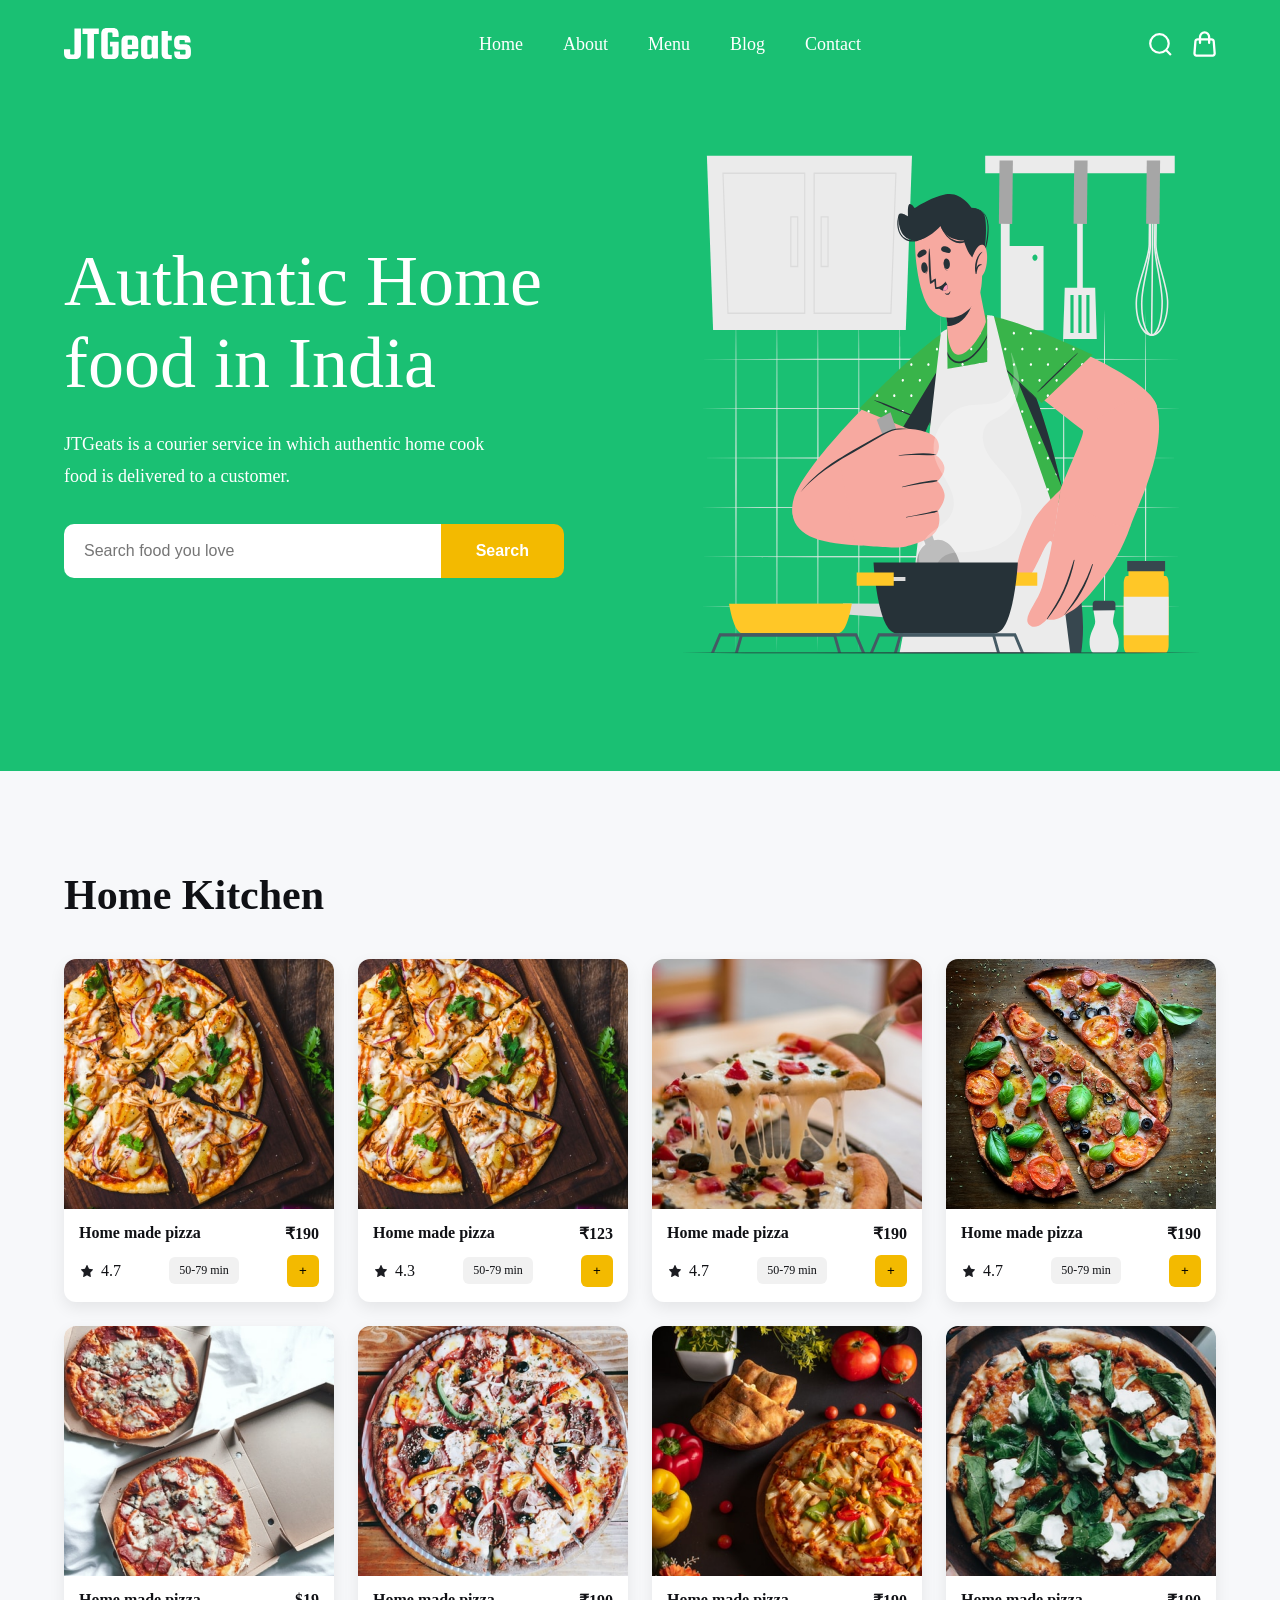
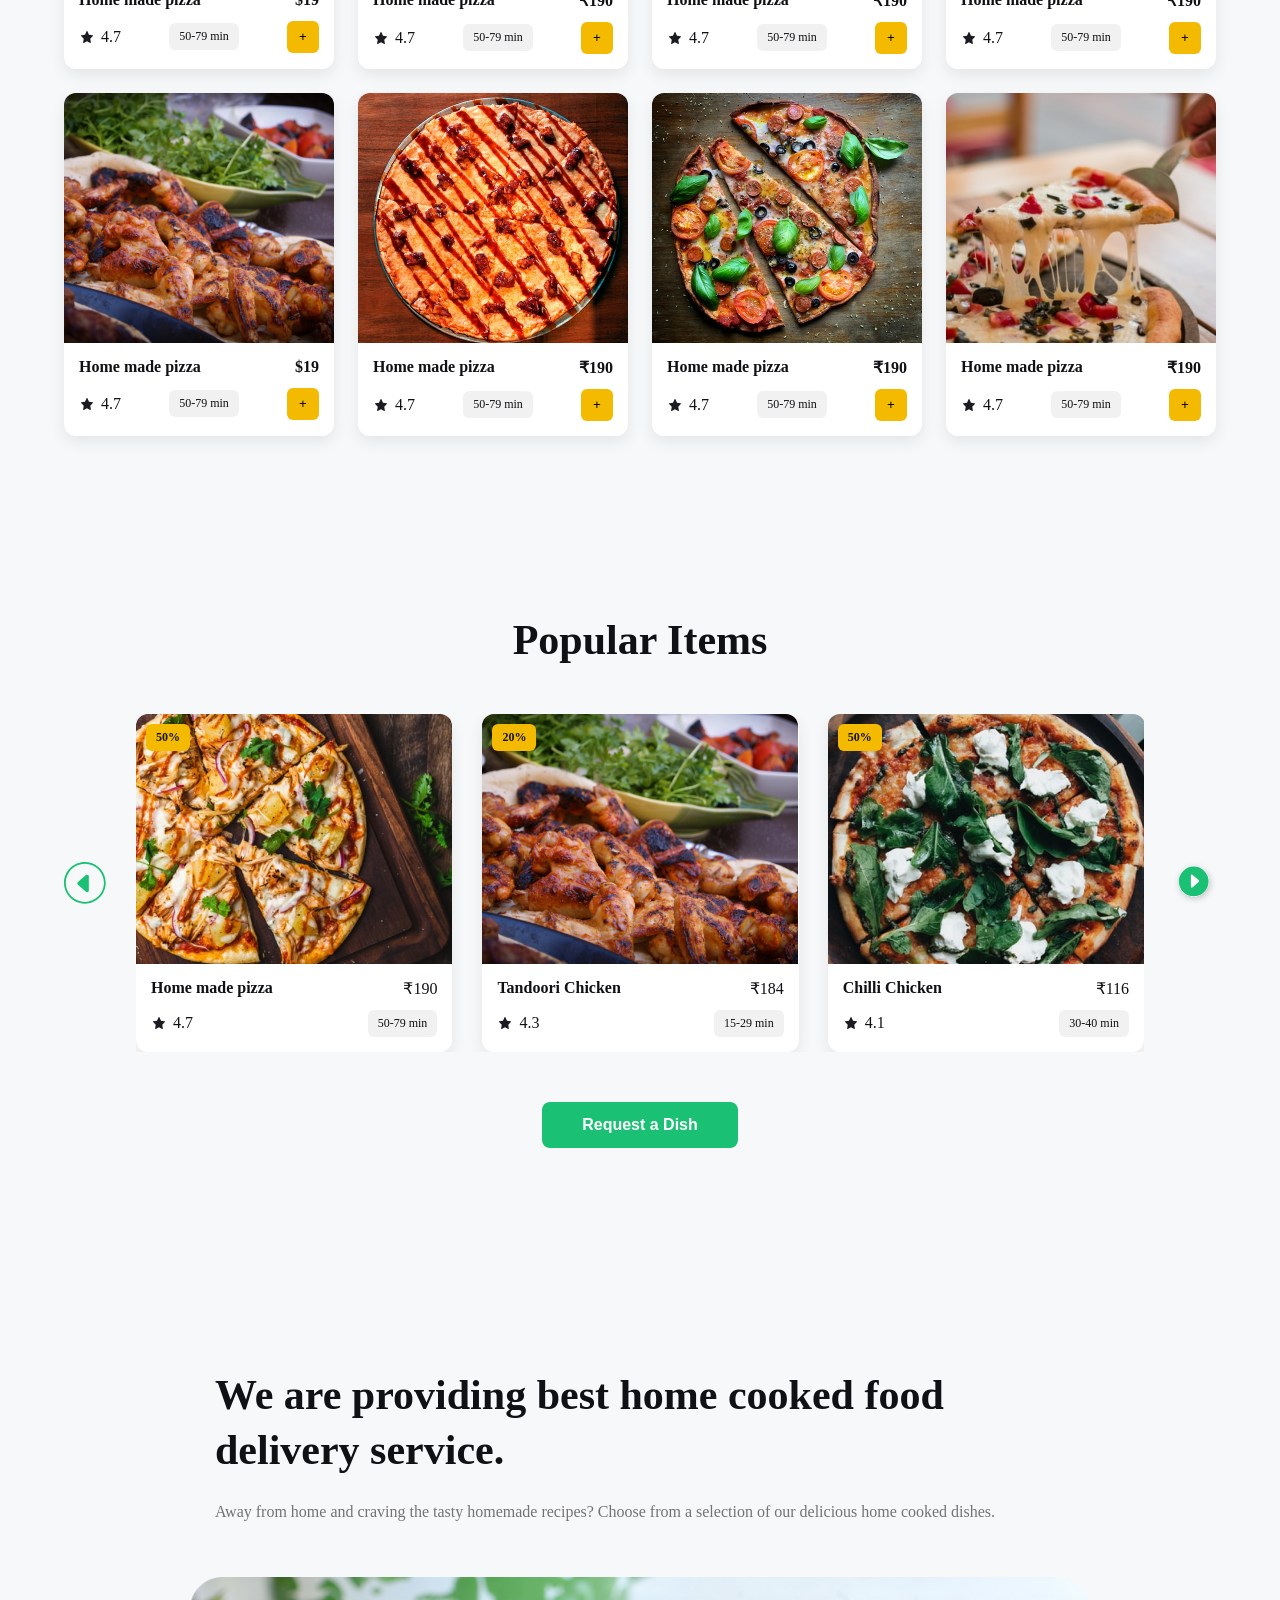
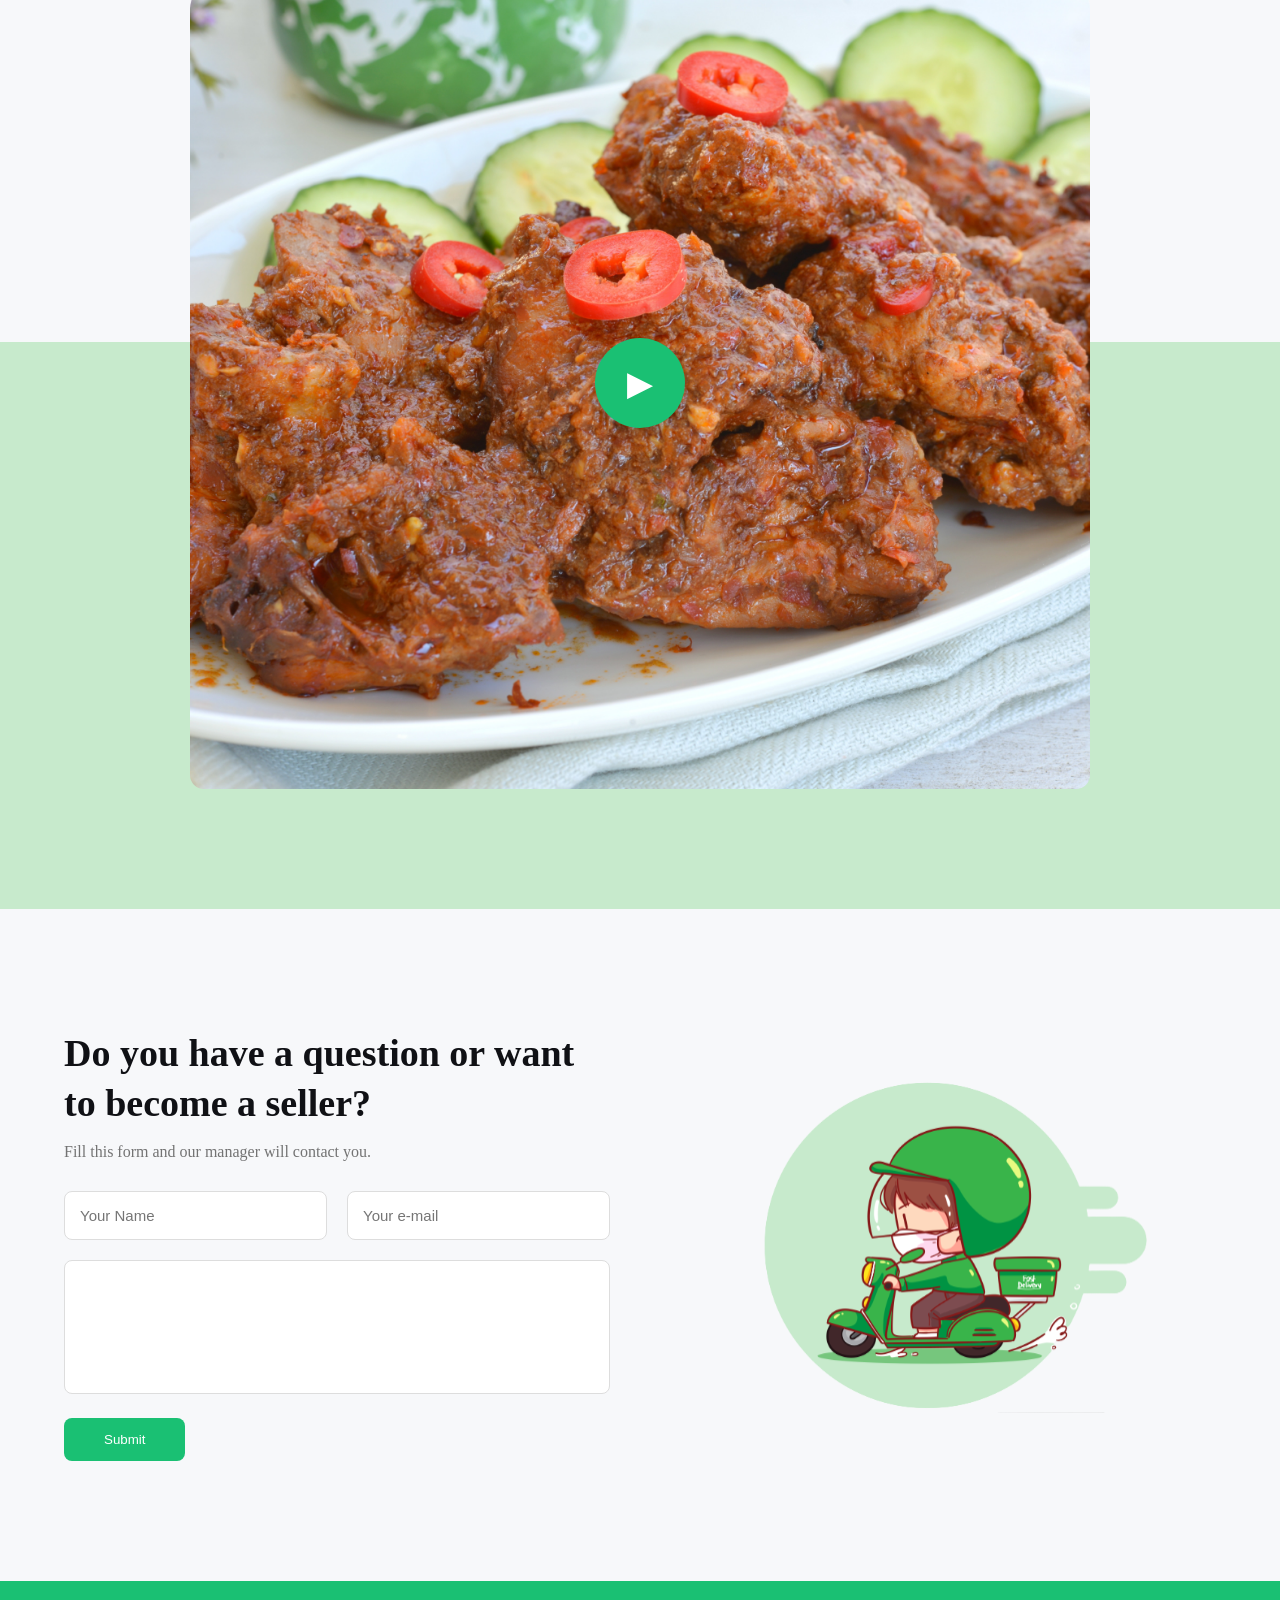
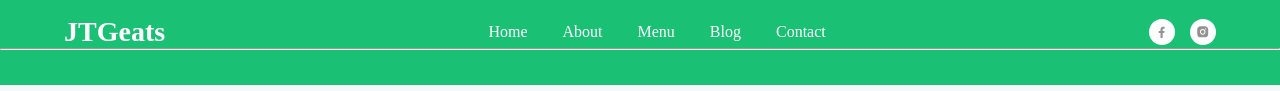
==== commit 354d5ffd: "icon change" ====
--- a/index.html
+++ b/index.html
@@ -69,7 +69,7 @@
                 alt="search">
 
             <img
-                src="./assets/add-to-cart.png"
+                src="./assets/Card-1.svg"
                 alt="cart">
 
         </div>
